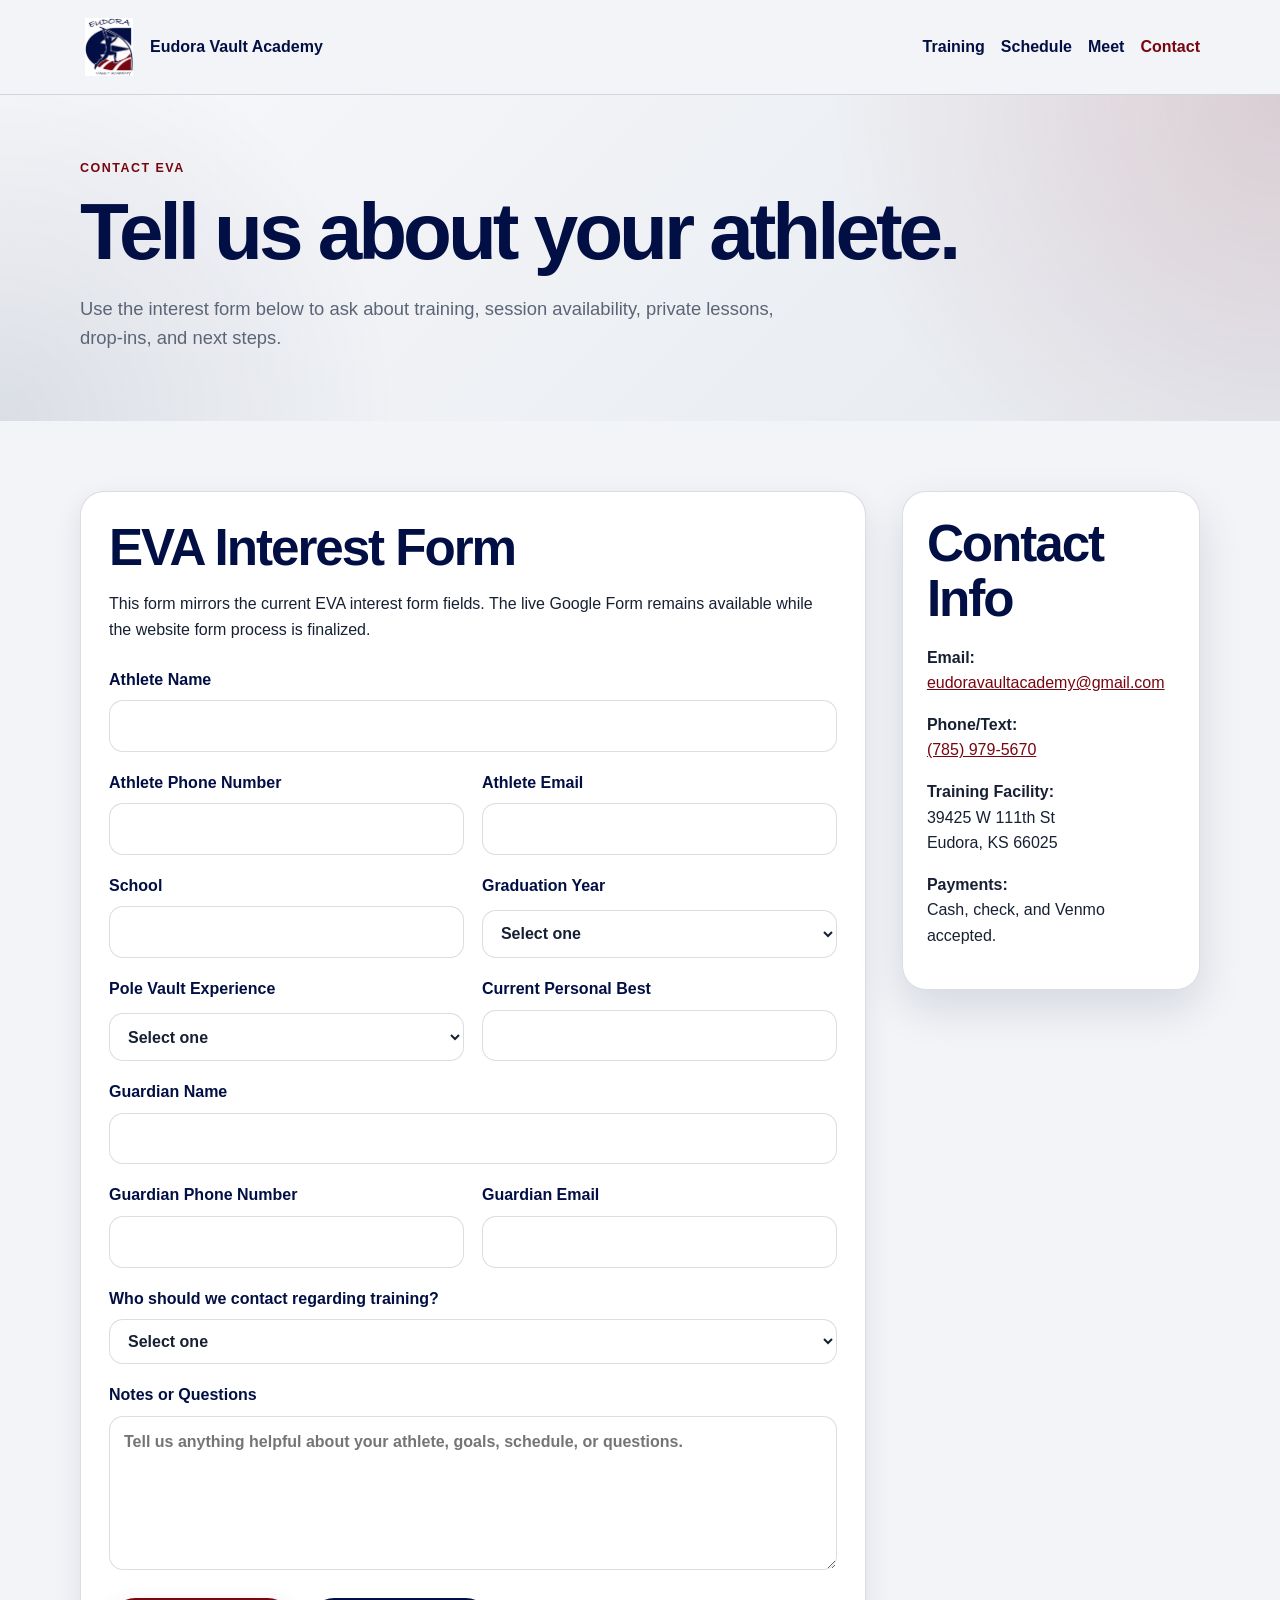
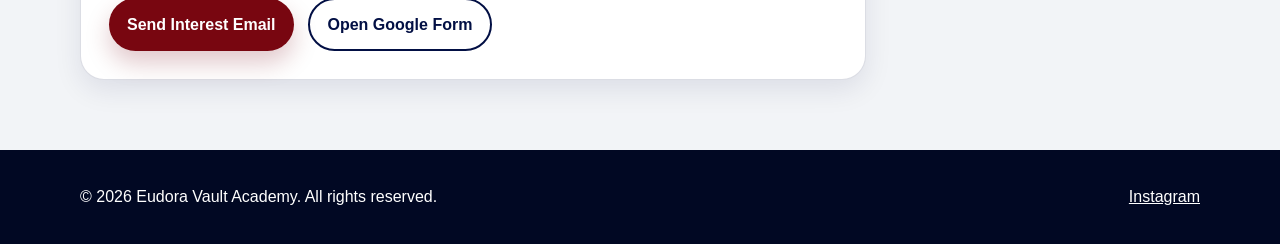
==== contact.html @ 93e9c913 "Add EVA Phase 1 content contact form and event page" ====
<!doctype html>
<html lang="en">
<head>
  <meta charset="utf-8">
  <meta name="viewport" content="width=device-width, initial-scale=1">
  <title>Contact EVA | Eudora Vault Academy</title>
  <meta name="description" content="Contact Eudora Vault Academy about semi-private pole vault training, private lessons, drop-ins, and upcoming events.">
  <link rel="stylesheet" href="assets/css/site.css">
</head>
<body>
  <header class="site-header">
    <div class="container header-inner">
      <a class="brand" href="index.html" aria-label="Eudora Vault Academy home">
        <img class="brand-logo" src="assets/brand/eva-logo.png" alt="Eudora Vault Academy logo">
        <span class="brand-text">Eudora Vault Academy</span>
      </a>
      <nav class="site-nav" aria-label="Main navigation">
        <a href="index.html#training">Training</a>
        <a href="index.html#schedule">Schedule</a>
        <a href="eudora-vertical-challenge.html">Meet</a>
        <a href="contact.html" aria-current="page">Contact</a>
      </nav>
    </div>
  </header>

  <main>
    <section class="page-hero compact-hero">
      <div class="container">
        <p class="eyebrow">Contact EVA</p>
        <h1>Tell us about your athlete.</h1>
        <p class="hero-lede">Use the interest form below to ask about training, session availability, private lessons, drop-ins, and next steps.</p>
      </div>
    </section>

    <section class="section">
      <div class="container contact-layout">
        <form class="interest-form" action="mailto:eudoravaultacademy@gmail.com" method="post" enctype="text/plain">
          <div class="form-header">
            <h2>EVA Interest Form</h2>
            <p>This form mirrors the current EVA interest form fields. The live Google Form remains available while the website form process is finalized.</p>
          </div>

          <label>
            Athlete Name
            <input type="text" name="Athlete Name" required>
          </label>

          <div class="form-grid">
            <label>
              Athlete Phone Number
              <input type="tel" name="Athlete Phone Number" required>
            </label>
            <label>
              Athlete Email
              <input type="email" name="Athlete Email">
            </label>
          </div>

          <div class="form-grid">
            <label>
              School
              <input type="text" name="School" required>
            </label>
            <label>
              Graduation Year
              <select name="Graduation Year" required>
                <option value="">Select one</option>
                <option>2026</option>
                <option>2027</option>
                <option>2028</option>
                <option>2029</option>
                <option>2030</option>
                <option>2031</option>
                <option>Other</option>
              </select>
            </label>
          </div>

          <div class="form-grid">
            <label>
              Pole Vault Experience
              <select name="Pole Vault Experience">
                <option value="">Select one</option>
                <option>&lt; 1 year</option>
                <option>1–2 years</option>
                <option>2+ years</option>
              </select>
            </label>
            <label>
              Current Personal Best
              <input type="text" name="Current Personal Best" required>
            </label>
          </div>

          <label>
            Guardian Name
            <input type="text" name="Guardian Name" required>
          </label>

          <div class="form-grid">
            <label>
              Guardian Phone Number
              <input type="tel" name="Guardian Phone Number" required>
            </label>
            <label>
              Guardian Email
              <input type="email" name="Guardian Email">
            </label>
          </div>

          <label>
            Who should we contact regarding training?
            <select name="Preferred Contact" required>
              <option value="">Select one</option>
              <option>Athlete</option>
              <option>Guardian</option>
              <option>Both</option>
              <option>Other</option>
            </select>
          </label>

          <label>
            Notes or Questions
            <textarea name="Notes or Questions" rows="5" placeholder="Tell us anything helpful about your athlete, goals, schedule, or questions."></textarea>
          </label>

          <div class="form-actions">
            <button class="button button-primary" type="submit">Send Interest Email</button>
            <a class="button button-secondary" href="https://docs.google.com/forms/d/e/1FAIpQLSc_Cwu7smSAwkutnff5Gzulh0JP9F6SC_V14usA3UT2aR2HIA/viewform" target="_blank" rel="noopener">Open Google Form</a>
          </div>
        </form>

        <aside class="contact-sidebar">
          <div class="card contact-info-card">
            <h2>Contact Info</h2>
            <p><strong>Email:</strong><br><a href="mailto:eudoravaultacademy@gmail.com">eudoravaultacademy@gmail.com</a></p>
            <p><strong>Phone/Text:</strong><br><a href="tel:+17859795670">(785) 979-5670</a></p>
            <p><strong>Training Facility:</strong><br>39425 W 111th St<br>Eudora, KS 66025</p>
            <p><strong>Payments:</strong><br>Cash, check, and Venmo accepted.</p>
          </div>
        </aside>
      </div>
    </section>
  </main>

  <footer class="site-footer">
    <div class="container footer-inner">
      <p>&copy; <span id="year"></span> Eudora Vault Academy. All rights reserved.</p>
      <p><a href="https://www.instagram.com/eudoravaultacademy/" target="_blank" rel="noopener">Instagram</a></p>
    </div>
  </footer>

  <script src="assets/js/site.js"></script>
</body>
</html>
---- assets/css/site.css ----
:root {
  --eva-navy: #020f44;
  --eva-red: #780610;
  --eva-bg: #f2f4f7;
  --eva-bg-soft: #e7ebf0;
  --eva-surface: #ffffff;
  --eva-ink: #172033;
  --eva-muted: #5c6576;
  --eva-card: #ffffff;
  --eva-line: rgba(2, 15, 68, 0.14);
  --eva-shadow: 0 18px 45px rgba(2, 15, 68, 0.12);
  --eva-shadow-soft: 0 10px 28px rgba(2, 15, 68, 0.09);
}

* {
  box-sizing: border-box;
}

html {
  scroll-behavior: smooth;
}

body {
  margin: 0;
  font-family: Arial, Helvetica, sans-serif;
  color: var(--eva-ink);
  background: var(--eva-bg);
  line-height: 1.6;
}

a {
  color: var(--eva-red);
}

img {
  max-width: 100%;
}

.container {
  width: min(1120px, calc(100% - 32px));
  margin: 0 auto;
}

.site-header {
  position: sticky;
  top: 0;
  z-index: 10;
  background: rgba(242, 244, 247, 0.95);
  border-bottom: 1px solid var(--eva-line);
  backdrop-filter: blur(10px);
}

.header-inner,
.footer-inner {
  display: flex;
  align-items: center;
  justify-content: space-between;
  gap: 24px;
  padding: 18px 0;
}

.brand {
  display: inline-flex;
  align-items: center;
  gap: 12px;
  color: var(--eva-navy);
  text-decoration: none;
  font-weight: 800;
}

.brand-logo {
  display: block;
  width: 58px;
  height: 58px;
  object-fit: contain;
}

.site-nav {
  display: flex;
  flex-wrap: wrap;
  gap: 16px;
}

.site-nav a {
  color: var(--eva-navy);
  text-decoration: none;
  font-weight: 700;
}

.site-nav a[aria-current="page"] {
  color: var(--eva-red);
}

.hero,
.page-hero {
  background:
    radial-gradient(circle at top right, rgba(120, 6, 16, 0.13), transparent 34%),
    radial-gradient(circle at bottom left, rgba(2, 15, 68, 0.10), transparent 30%),
    linear-gradient(135deg, #f7f8fa 0%, #e5e9ef 100%);
}

.hero {
  padding: 76px 0;
}

.page-hero {
  padding: 64px 0;
}

.compact-hero {
  padding-bottom: 50px;
}

.hero-grid,
.split,
.event-detail-grid,
.event-feature,
.contact-layout {
  display: grid;
  gap: 36px;
  align-items: center;
}

.hero-grid,
.split,
.event-detail-grid {
  grid-template-columns: 1.5fr 1fr;
}

.split-top,
.event-detail-grid {
  align-items: start;
}

.event-feature {
  grid-template-columns: 1.2fr 0.8fr;
}

.contact-layout {
  grid-template-columns: minmax(0, 1.45fr) minmax(280px, 0.55fr);
  align-items: start;
}

.eyebrow {
  margin: 0 0 10px;
  color: var(--eva-red);
  font-weight: 800;
  text-transform: uppercase;
  letter-spacing: 0.12em;
  font-size: 0.78rem;
}

h1,
h2,
h3 {
  color: var(--eva-navy);
  line-height: 1.08;
}

h1 {
  margin: 0;
  font-size: clamp(2.5rem, 7vw, 5rem);
  letter-spacing: -0.05em;
}

h2 {
  margin: 0 0 18px;
  font-size: clamp(2rem, 4vw, 3.2rem);
  letter-spacing: -0.04em;
}

h3 {
  margin-top: 0;
  font-size: 1.35rem;
}

.hero-lede,
.wide-text {
  max-width: 720px;
  font-size: 1.15rem;
  color: var(--eva-muted);
}

.hero-actions,
.form-actions {
  display: flex;
  flex-wrap: wrap;
  gap: 14px;
  margin-top: 28px;
}

.button {
  display: inline-flex;
  align-items: center;
  justify-content: center;
  min-height: 46px;
  padding: 12px 18px;
  border: 0;
  border-radius: 999px;
  font-weight: 800;
  font-size: 1rem;
  text-decoration: none;
  cursor: pointer;
  transition: transform 150ms ease, box-shadow 150ms ease;
}

.button:hover {
  transform: translateY(-1px);
}

.button-primary {
  background: var(--eva-red);
  color: #fff;
  box-shadow: 0 12px 24px rgba(120, 6, 16, 0.22);
}

.button-secondary {
  border: 2px solid var(--eva-navy);
  color: var(--eva-navy);
  background: transparent;
}

.button-light {
  background: #fff;
  color: var(--eva-navy);
}

.hero-card,
.card,
.callout,
.contact-card,
.schedule-card,
.price-card,
.note-card,
.interest-form {
  background: var(--eva-card);
  border: 1px solid var(--eva-line);
  border-radius: 24px;
  box-shadow: var(--eva-shadow);
}

.hero-card,
.callout,
.contact-card,
.schedule-card,
.note-card,
.interest-form {
  padding: 28px;
}

.hero-logo {
  display: block;
  width: min(220px, 80%);
  height: auto;
  margin: 0 auto 22px;
}

.hero-card h2 {
  margin-top: 0;
}

.section {
  padding: 70px 0;
}

.section-alt {
  background: var(--eva-bg-soft);
}

.card-grid,
.coach-grid,
.pricing-grid,
.detail-card-grid {
  display: grid;
  gap: 20px;
  margin-top: 26px;
}

.card-grid {
  grid-template-columns: repeat(3, 1fr);
}

.coach-grid,
.pricing-grid,
.detail-card-grid {
  grid-template-columns: repeat(4, 1fr);
}

.card,
.price-card {
  padding: 24px;
}

.coach-card p,
.detail-card p,
.small-text {
  color: var(--eva-muted);
}

.price-card {
  position: relative;
  overflow: hidden;
}

.price-card::before {
  content: "";
  position: absolute;
  inset: 0 0 auto;
  height: 5px;
  background: var(--eva-navy);
}

.featured-card::before {
  background: var(--eva-red);
}

.price-label {
  margin: 0 0 8px;
  color: var(--eva-muted);
  font-weight: 800;
  font-size: 0.82rem;
  text-transform: uppercase;
  letter-spacing: 0.08em;
}

.price {
  margin: 12px 0 0;
  color: var(--eva-red);
  font-size: 2.35rem;
  font-weight: 900;
  letter-spacing: -0.05em;
}

.price span {
  color: var(--eva-muted);
  font-size: 1rem;
  letter-spacing: normal;
}

.note-card {
  margin-top: 22px;
  box-shadow: var(--eva-shadow-soft);
}

.schedule-card {
  box-shadow: var(--eva-shadow-soft);
}

.schedule-row {
  display: grid;
  grid-template-columns: 110px 1fr;
  gap: 16px;
  padding: 18px 0;
  border-bottom: 1px solid var(--eva-line);
}

.schedule-row:first-child {
  padding-top: 0;
}

.schedule-row:last-child {
  padding-bottom: 0;
  border-bottom: 0;
}

.schedule-row span {
  color: var(--eva-red);
  font-weight: 900;
}

.event-poster {
  width: min(340px, 100%);
  justify-self: center;
  border-radius: 20px;
  box-shadow: var(--eva-shadow);
}

.large-poster {
  width: min(420px, 100%);
}

.meet-hero .event-poster {
  background: #f4f1e8;
}

.contact-section {
  background: var(--eva-navy);
}

.contact-card {
  color: #fff;
  background: linear-gradient(135deg, var(--eva-navy), #061960);
  border-color: rgba(255,255,255,0.14);
}

.contact-card h2,
.contact-card .eyebrow {
  color: #fff;
}

.contact-card p {
  color: rgba(255,255,255,0.88);
}

.interest-form {
  box-shadow: var(--eva-shadow-soft);
}

.form-header {
  margin-bottom: 24px;
}

.form-header h2 {
  margin-bottom: 8px;
}

.interest-form label {
  display: grid;
  gap: 8px;
  margin: 0 0 18px;
  color: var(--eva-navy);
  font-weight: 800;
}

.form-grid {
  display: grid;
  grid-template-columns: 1fr 1fr;
  gap: 18px;
}

input,
select,
textarea {
  width: 100%;
  border: 1px solid var(--eva-line);
  border-radius: 14px;
  padding: 12px 14px;
  font: inherit;
  color: var(--eva-ink);
  background: #fff;
}

textarea {
  resize: vertical;
}

input:focus,
select:focus,
textarea:focus {
  outline: 3px solid rgba(120, 6, 16, 0.18);
  border-color: var(--eva-red);
}

.contact-sidebar {
  position: sticky;
  top: 110px;
}

.contact-info-card {
  padding: 24px;
}

.site-footer {
  background: #010823;
  color: #fff;
}

.site-footer a {
  color: #fff;
}

@media (max-width: 980px) {
  .coach-grid,
  .pricing-grid,
  .detail-card-grid {
    grid-template-columns: repeat(2, 1fr);
  }

  .contact-layout {
    grid-template-columns: 1fr;
  }

  .contact-sidebar {
    position: static;
  }
}

@media (max-width: 820px) {
  .header-inner,
  .footer-inner {
    align-items: flex-start;
    flex-direction: column;
  }

  .hero-grid,
  .split,
  .event-feature,
  .event-detail-grid,
  .card-grid {
    grid-template-columns: 1fr;
  }

  .hero,
  .page-hero {
    padding: 48px 0;
  }

  .section {
    padding: 48px 0;
  }

  .event-poster {
    justify-self: start;
  }
}

@media (max-width: 620px) {
  .coach-grid,
  .pricing-grid,
  .detail-card-grid,
  .form-grid {
    grid-template-columns: 1fr;
  }

  .brand-text {
    font-size: 0.95rem;
  }

  .site-nav {
    gap: 12px;
  }

  .schedule-row {
    grid-template-columns: 1fr;
    gap: 4px;
  }

  .button {
    width: 100%;
  }
}
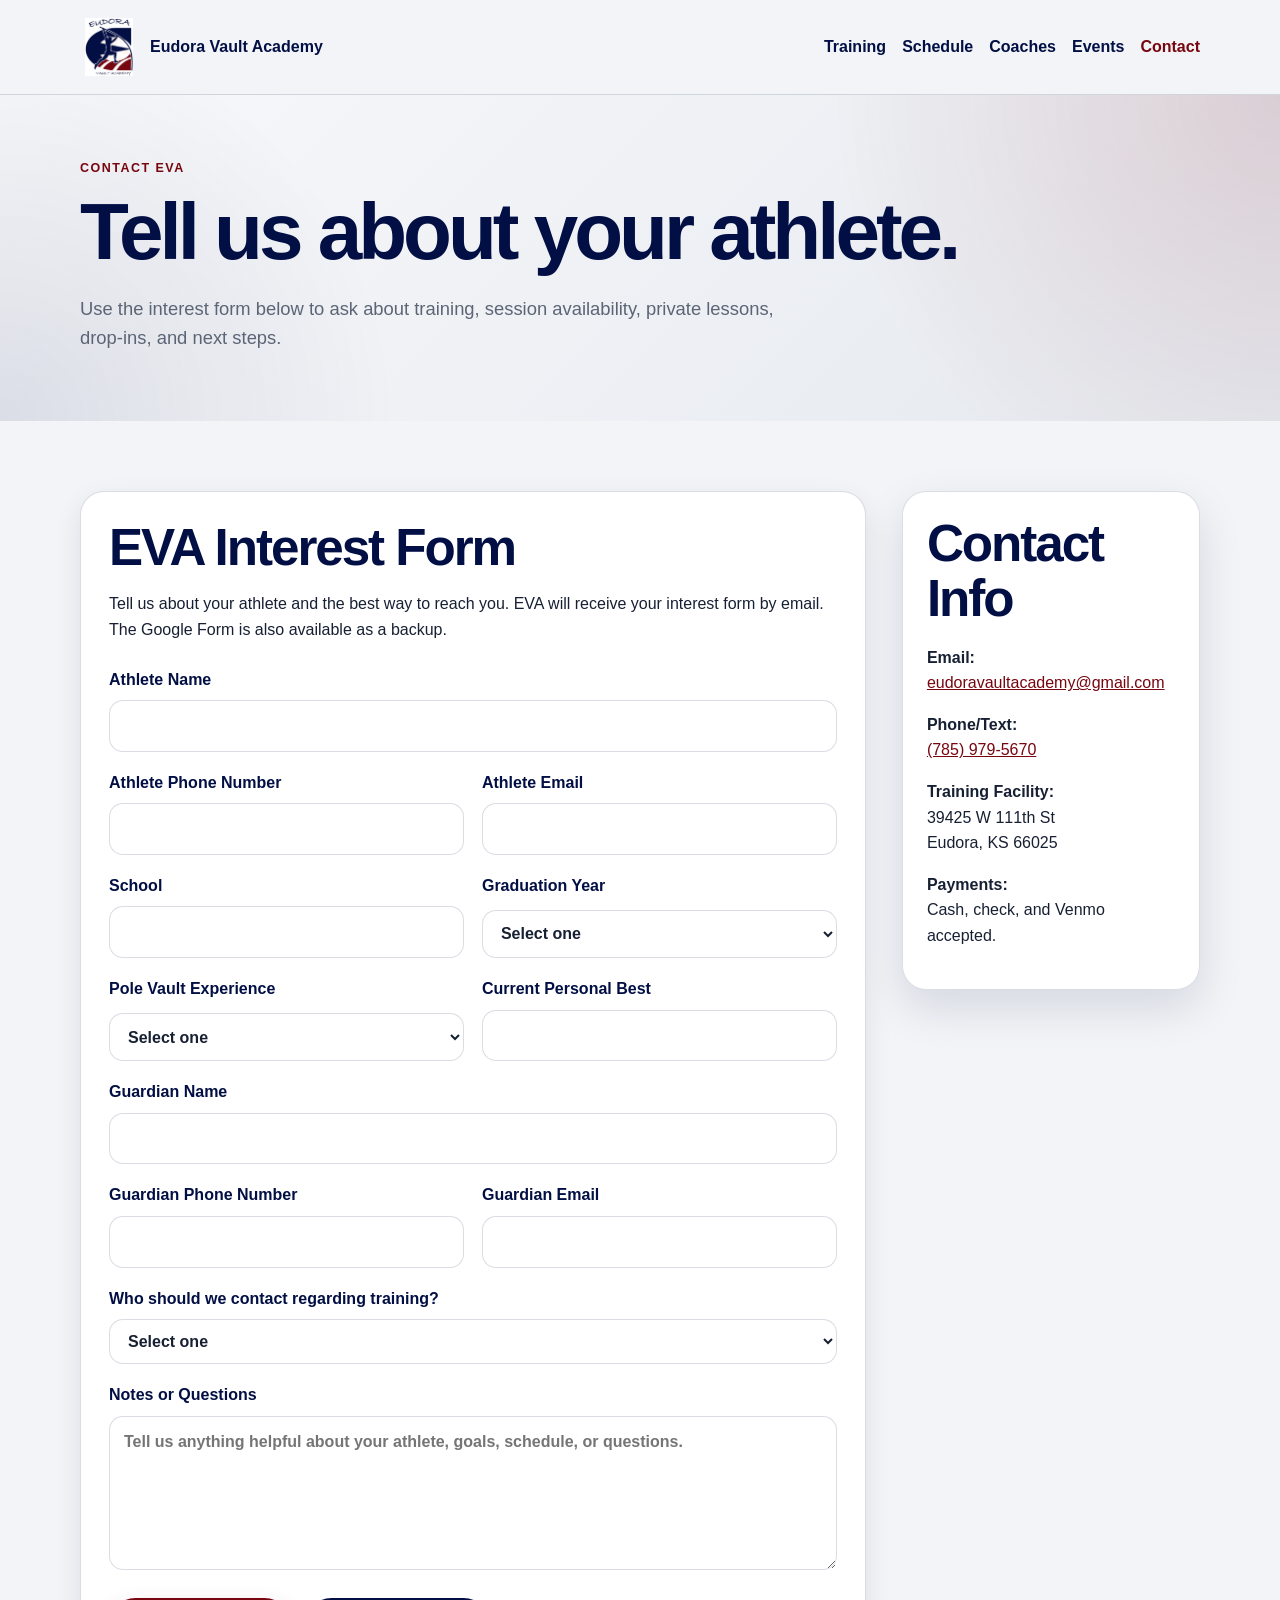
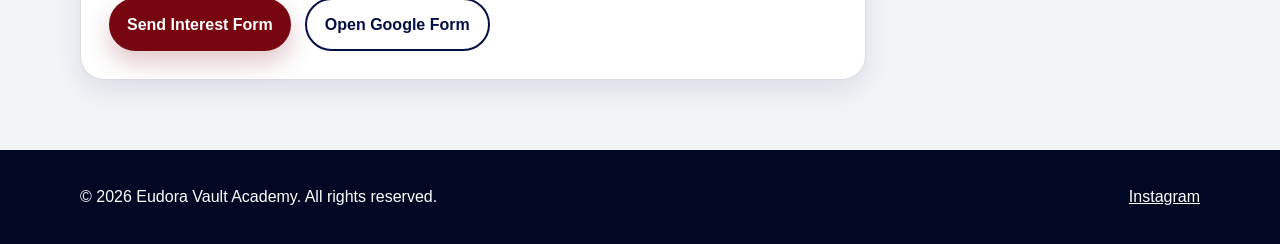
==== commit e7211350: "Update EVA coaches winter schedule and interest email" ====
--- a/contact.html
+++ b/contact.html
@@ -17,7 +17,8 @@
       <nav class="site-nav" aria-label="Main navigation">
         <a href="index.html#training">Training</a>
         <a href="index.html#schedule">Schedule</a>
-        <a href="eudora-vertical-challenge.html">Meet</a>
+        <a href="index.html#coaches">Coaches</a>
+        <a href="eudora-vertical-challenge.html">Events</a>
         <a href="contact.html" aria-current="page">Contact</a>
       </nav>
     </div>
@@ -34,36 +35,40 @@
 
     <section class="section">
       <div class="container contact-layout">
-        <form class="interest-form" action="mailto:eudoravaultacademy@gmail.com" method="post" enctype="text/plain">
+        <form class="interest-form" action="contact-submit.php" method="post" accept-charset="UTF-8">
           <div class="form-header">
             <h2>EVA Interest Form</h2>
-            <p>This form mirrors the current EVA interest form fields. The live Google Form remains available while the website form process is finalized.</p>
+            <p>Tell us about your athlete and the best way to reach you. EVA will receive your interest form by email. The Google Form is also available as a backup.</p>
+          </div>
+
+          <div hidden aria-hidden="true">
+            <label>Leave this field empty <input type="text" name="company_website" tabindex="-1" autocomplete="off"></label>
           </div>
 
           <label>
             Athlete Name
-            <input type="text" name="Athlete Name" required>
+            <input type="text" name="athlete_name" required>
           </label>
 
           <div class="form-grid">
             <label>
               Athlete Phone Number
-              <input type="tel" name="Athlete Phone Number" required>
+              <input type="tel" name="athlete_phone" required>
             </label>
             <label>
               Athlete Email
-              <input type="email" name="Athlete Email">
+              <input type="email" name="athlete_email">
             </label>
           </div>
 
           <div class="form-grid">
             <label>
               School
-              <input type="text" name="School" required>
+              <input type="text" name="school" required>
             </label>
             <label>
               Graduation Year
-              <select name="Graduation Year" required>
+              <select name="graduation_year" required>
                 <option value="">Select one</option>
                 <option>2026</option>
                 <option>2027</option>
@@ -79,7 +84,7 @@
           <div class="form-grid">
             <label>
               Pole Vault Experience
-              <select name="Pole Vault Experience">
+              <select name="vault_experience">
                 <option value="">Select one</option>
                 <option>&lt; 1 year</option>
                 <option>1–2 years</option>
@@ -88,29 +93,29 @@
             </label>
             <label>
               Current Personal Best
-              <input type="text" name="Current Personal Best" required>
+              <input type="text" name="personal_best" required>
             </label>
           </div>
 
           <label>
             Guardian Name
-            <input type="text" name="Guardian Name" required>
+            <input type="text" name="guardian_name" required>
           </label>
 
           <div class="form-grid">
             <label>
               Guardian Phone Number
-              <input type="tel" name="Guardian Phone Number" required>
+              <input type="tel" name="guardian_phone" required>
             </label>
             <label>
               Guardian Email
-              <input type="email" name="Guardian Email">
+              <input type="email" name="guardian_email">
             </label>
           </div>
 
           <label>
             Who should we contact regarding training?
-            <select name="Preferred Contact" required>
+            <select name="preferred_contact" required>
               <option value="">Select one</option>
               <option>Athlete</option>
               <option>Guardian</option>
@@ -121,11 +126,11 @@
 
           <label>
             Notes or Questions
-            <textarea name="Notes or Questions" rows="5" placeholder="Tell us anything helpful about your athlete, goals, schedule, or questions."></textarea>
+            <textarea name="notes" rows="5" placeholder="Tell us anything helpful about your athlete, goals, schedule, or questions."></textarea>
           </label>
 
           <div class="form-actions">
-            <button class="button button-primary" type="submit">Send Interest Email</button>
+            <button class="button button-primary" type="submit">Send Interest Form</button>
             <a class="button button-secondary" href="https://docs.google.com/forms/d/e/1FAIpQLSc_Cwu7smSAwkutnff5Gzulh0JP9F6SC_V14usA3UT2aR2HIA/viewform" target="_blank" rel="noopener">Open Google Form</a>
           </div>
         </form>
